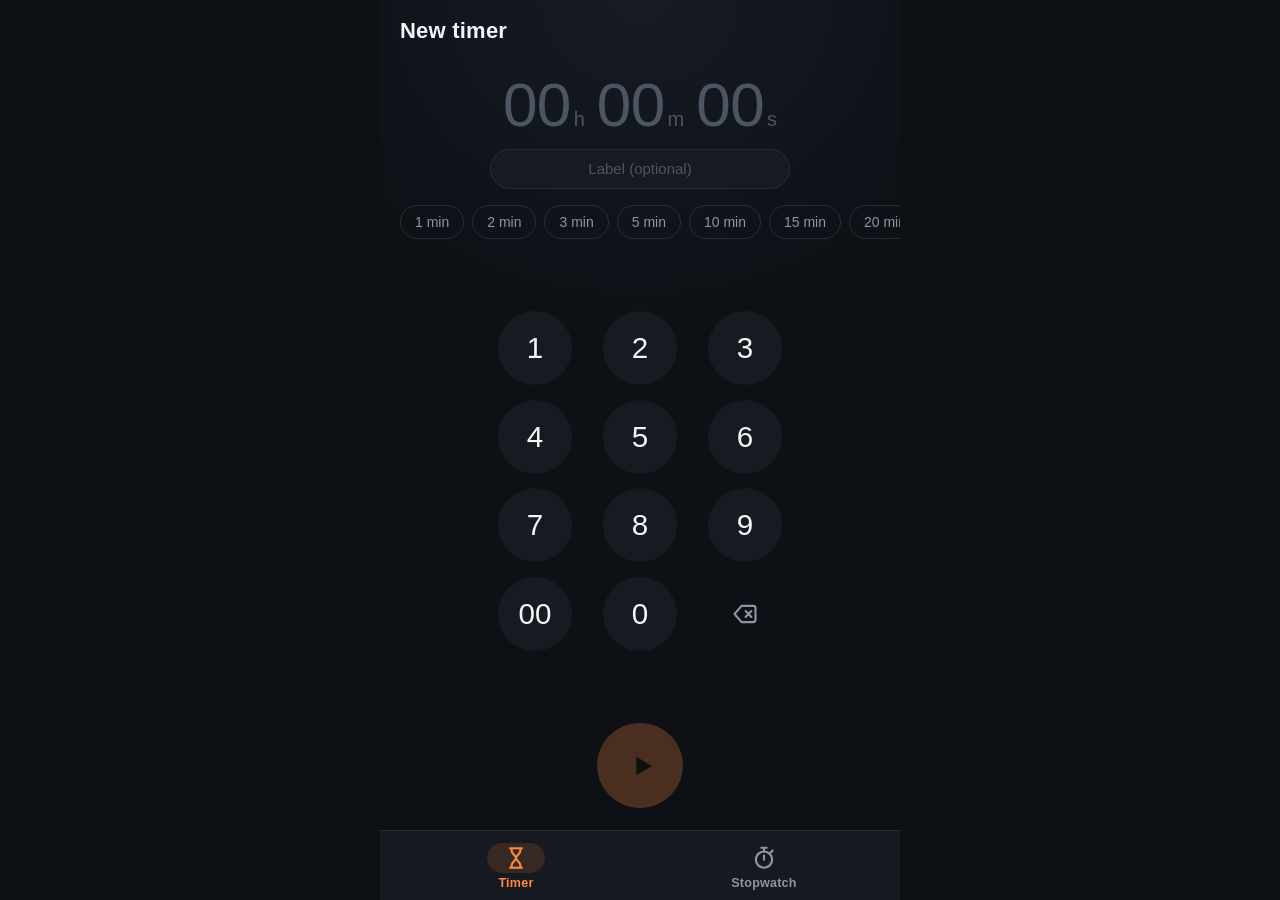
==== timer/index.html @ 8324e36e "Add Timer: portrait timer and stopwatch app with Android APK - Timers: keypad entry (digits fill fro" ====
<!DOCTYPE html>
<html lang="en">
<head>
  <meta charset="utf-8">
  <meta name="viewport" content="width=device-width, initial-scale=1, viewport-fit=cover, user-scalable=no">
  <meta name="theme-color" content="#0d1015">
  <meta name="apple-mobile-web-app-capable" content="yes">
  <meta name="mobile-web-app-capable" content="yes">
  <meta name="apple-mobile-web-app-status-bar-style" content="black-translucent">
  <meta name="apple-mobile-web-app-title" content="Timer">
  <title>Timer</title>
  <link rel="manifest" href="manifest.webmanifest">
  <link rel="icon" href="icon.svg" type="image/svg+xml">
  <link rel="apple-touch-icon" href="icon.svg">
  <link rel="stylesheet" href="css/style.css">
</head>
<body>
<div id="app">
  <main>
    <!-- ======================= TIMER ======================= -->
    <section id="view-timer" class="view active">
      <!-- Running and paused timers -->
      <div id="timerList" class="pane timer-list">
        <header class="bar">
          <h1>Timer</h1>
          <button id="addBtn" class="add-btn" aria-label="Add timer">
            <svg viewBox="0 0 24 24" class="ic"><path d="M12 5v14M5 12h14"/></svg><span>Add</span>
          </button>
        </header>
        <div id="notifyHint" class="hint" hidden>
          <svg viewBox="0 0 24 24" class="ic"><path d="M6 16v-5a6 6 0 0 1 9.6-4.8M18 10.5V16l1.5 2H8M10 20.5a2 2 0 0 0 4 0M4 4l16 16"/></svg>
          <span>Notifications are off, so timers can't ring while the app is closed.</span>
          <button id="notifyAllow" class="pill">Allow</button>
        </div>
        <div id="cards" class="cards"></div>
      </div>

      <!-- New timer: keypad -->
      <div id="newTimer" class="pane new-timer">
        <header class="bar">
          <h1>New timer</h1>
          <button id="kpClose" class="icon-btn" aria-label="Back to timers">
            <svg viewBox="0 0 24 24" class="ic"><path d="M6 6l12 12M18 6L6 18"/></svg>
          </button>
        </header>
        <div class="entry" id="entry" aria-live="polite"></div>
        <input id="labelInput" class="label-input" maxlength="24" placeholder="Label (optional)" autocomplete="off" enterkeyhint="done">
        <div class="presets" id="presets"></div>
        <div class="keys" id="keys">
          <button data-d="1">1</button><button data-d="2">2</button><button data-d="3">3</button>
          <button data-d="4">4</button><button data-d="5">5</button><button data-d="6">6</button>
          <button data-d="7">7</button><button data-d="8">8</button><button data-d="9">9</button>
          <button data-d="00">00</button><button data-d="0">0</button>
          <button data-d="del" class="del" aria-label="Delete digit">
            <svg viewBox="0 0 24 24" class="ic"><path d="M9 5h10a2 2 0 0 1 2 2v10a2 2 0 0 1-2 2H9l-6-7z"/><path d="M12.5 9.5l5 5M17.5 9.5l-5 5"/></svg>
          </button>
        </div>
        <div class="kp-foot">
          <button id="kpStart" class="start-btn" aria-label="Start timer" disabled>
            <svg viewBox="0 0 24 24" class="ic fill"><path d="M8 5.5v13l11-6.5z"/></svg>
          </button>
        </div>
      </div>
    </section>

    <!-- ======================= STOPWATCH ======================= -->
    <section id="view-sw" class="view">
      <header class="bar"><h1>Stopwatch</h1></header>
      <div class="sw-dial">
        <svg viewBox="0 0 220 220" class="ring">
          <circle class="track" cx="110" cy="110" r="100"/>
          <circle id="swArc" class="prog" cx="110" cy="110" r="100"/>
          <circle id="swDot" class="dot" cx="110" cy="10" r="7"/>
        </svg>
        <div class="dial-center">
          <div class="sw-time"><span id="swMain">00:00</span><span id="swFrac" class="frac">.00</span></div>
        </div>
      </div>
      <div class="sw-controls">
        <button id="swLeft" class="round ghost" disabled>Lap</button>
        <button id="swRight" class="round primary">Start</button>
      </div>
      <div class="laps-wrap">
        <ol id="laps" class="laps"></ol>
      </div>
    </section>
  </main>

  <nav class="tabbar" role="tablist">
    <button class="tabbtn active" data-tab="timer" role="tab">
      <svg viewBox="0 0 24 24" class="ic"><path d="M6.5 3h11M6.5 21h11M8 3v2.5c0 2.6 4 4.3 4 6.5s-4 3.9-4 6.5V21M16 3v2.5c0 2.6-4 4.3-4 6.5s4 3.9 4 6.5V21"/></svg>
      <span>Timer</span><i class="badge"></i>
    </button>
    <button class="tabbtn" data-tab="sw" role="tab">
      <svg viewBox="0 0 24 24" class="ic"><circle cx="12" cy="13.5" r="7.5"/><path d="M12 13.5V9.8M9.5 2.5h5M12 2.5V6M18.2 6.8l1.6-1.6"/></svg>
      <span>Stopwatch</span><i class="badge"></i>
    </button>
  </nav>

  <!-- ======================= TIME'S UP ======================= -->
  <div id="alarm" class="alarm" hidden>
    <div class="alarm-body">
      <div class="alarm-bell">
        <svg viewBox="0 0 24 24" class="ic"><path d="M6 16v-5a6 6 0 1 1 12 0v5l1.5 2h-15z"/><path d="M10 20.5a2 2 0 0 0 4 0"/></svg>
      </div>
      <div class="alarm-title">Time's up</div>
      <div id="alarmLabel" class="alarm-label"></div>
      <div id="alarmOver" class="alarm-over">-0:00</div>
      <div id="alarmMore" class="alarm-more"></div>
    </div>
    <div class="alarm-actions">
      <button id="alarmPlus" class="round ghost">+1:00</button>
      <button id="alarmStop" class="stop-btn">Stop</button>
    </div>
  </div>
</div>
<script src="js/time.js"></script>
<script src="js/app.js"></script>
</body>
</html>
---- timer/css/style.css ----
:root {
  --bg: #0d1015;
  --surface: #161a21;
  --surface-2: #1f242d;
  --line: #272d38;
  --text: #f3f5f8;
  --muted: #8d95a3;
  --dim: #4d5563;
  --accent: #ff8a3d;
  --accent-2: #ffb057;
  --accent-ink: #1b0e04;
  --accent-soft: rgba(255, 138, 61, 0.14);
  --red: #ff5f5f;
  --green: #46d385;
  --safe-b: env(safe-area-inset-bottom, 0px);
  --safe-t: env(safe-area-inset-top, 0px);
  --dial: min(76vw, 42vh, 330px);
  --key: clamp(54px, 8.6vh, 74px);
}

* { box-sizing: border-box; -webkit-tap-highlight-color: transparent; }
html, body { margin: 0; height: 100%; background: var(--bg); color: var(--text); overscroll-behavior: none; }
body {
  font-family: Roboto, -apple-system, BlinkMacSystemFont, "Segoe UI", Helvetica, Arial, sans-serif;
  -webkit-user-select: none; user-select: none;
  font-variant-numeric: tabular-nums;
}
button { font: inherit; color: inherit; cursor: pointer; border: 0; background: none; padding: 0; }
button:disabled { cursor: default; }
[hidden] { display: none !important; }

.ic { width: 24px; height: 24px; fill: none; stroke: currentColor; stroke-width: 2; stroke-linecap: round; stroke-linejoin: round; flex: none; }
.ic.fill { fill: currentColor; stroke: none; }

#app {
  position: relative;
  max-width: 520px;
  height: 100vh;
  height: 100dvh;
  margin: 0 auto;
  display: flex;
  flex-direction: column;
  overflow: hidden;
  padding-top: var(--safe-t);
  background: radial-gradient(120% 60% at 50% 0%, #161b24 0%, var(--bg) 60%);
}
main { flex: 1; position: relative; min-height: 0; }
.view { position: absolute; inset: 0; display: none; flex-direction: column; }
.view.active { display: flex; }
.pane { position: absolute; inset: 0; display: flex; flex-direction: column; }

.bar { display: flex; align-items: center; justify-content: space-between; min-height: 56px; padding: 6px 12px 0 20px; flex: none; }
.bar h1 { margin: 0; font-size: 22px; font-weight: 600; letter-spacing: 0.01em; }

.icon-btn {
  width: 44px; height: 44px; border-radius: 50%;
  display: inline-grid; place-items: center; color: var(--muted);
}
.icon-btn:active { background: var(--surface-2); color: var(--text); }
.pill {
  height: 34px; padding: 0 14px; border-radius: 17px;
  background: var(--surface-2); color: var(--text); font-weight: 600; font-size: 14px; white-space: nowrap;
}
.pill:active { background: var(--line); }

/* Round buttons used by timers, the stopwatch and the alarm */
.round {
  width: 64px; height: 64px; border-radius: 50%;
  display: grid; place-items: center; font-size: 16px; font-weight: 600;
  transition: transform .08s ease, background .15s ease, opacity .15s ease;
}
.round:active:not(:disabled) { transform: scale(.94); }
.round:disabled { opacity: .35; }
.round.ghost { background: var(--surface-2); color: var(--text); }
.round.primary { background: var(--accent); color: var(--accent-ink); }
.round.primary.soft { background: var(--accent-soft); color: var(--accent); }
.round.xl { width: 84px; height: 84px; }
.round.xl .ic { width: 34px; height: 34px; }

/* Rings (SVG) */
.ring { width: 100%; height: 100%; transform: rotate(-90deg); overflow: visible; }
.ring circle { fill: none; }
.ring .track { stroke: var(--line); stroke-width: 7; }
.ring .prog { stroke: var(--accent); stroke-width: 9; stroke-linecap: round; transition: stroke .2s ease, stroke-dashoffset .25s linear; }
.sw-dial .ring .prog { transition: none; }
.ring .dot { fill: var(--accent); }

/* ============================ Timer list ============================ */
.cards { flex: 1; min-height: 0; overflow-y: auto; padding: 6px 14px 24px; display: flex; flex-direction: column; gap: 12px; }
.cards::-webkit-scrollbar { display: none; }

.hint {
  margin: 4px 14px 8px; padding: 10px 10px 10px 14px; border-radius: 14px;
  display: flex; align-items: center; gap: 10px;
  background: var(--accent-soft); color: var(--accent-2); font-size: 13.5px; line-height: 1.35;
}
.hint span { flex: 1; }
.hint .pill { background: var(--accent); color: var(--accent-ink); }

.add-btn {
  height: 40px; padding: 0 16px 0 11px; border-radius: 20px; display: inline-flex; align-items: center; gap: 6px;
  background: var(--accent); color: var(--accent-ink); font-weight: 700; font-size: 15px;
}
.add-btn .ic { width: 20px; height: 20px; stroke-width: 2.6; }
.add-btn:active { transform: scale(.96); }

/* One timer: big dial */
.tcard.big { flex: 1; display: flex; flex-direction: column; align-items: center; justify-content: center; gap: 22px; padding-bottom: 8px; }
.tcard.big .tc-head { display: flex; align-items: center; gap: 4px; max-width: 100%; }
.tcard.big .tc-label { font-size: 18px; color: var(--muted); font-weight: 500; overflow: hidden; text-overflow: ellipsis; white-space: nowrap; }
.dial { position: relative; width: var(--dial); height: var(--dial); flex: none; }
.dial-center { position: absolute; inset: 0; display: flex; flex-direction: column; align-items: center; justify-content: center; gap: 6px; }
.tcard.big .tc-time { font-size: calc(var(--dial) * 0.23); font-weight: 300; letter-spacing: -0.02em; line-height: 1; }
.tc-sub { display: inline-flex; align-items: center; gap: 5px; color: var(--muted); font-size: 15px; }
.tc-sub .ic { width: 15px; height: 15px; }
.tc-controls { display: flex; align-items: center; gap: 26px; }

/* Several timers: compact cards */
.tcard.small {
  display: grid; grid-template-columns: 76px 1fr auto; align-items: center; gap: 14px;
  padding: 12px 10px 12px 12px; border-radius: 20px; background: var(--surface); border: 1px solid var(--line);
}
.mini-dial { position: relative; width: 76px; height: 76px; border-radius: 50%; }
.mini-dial .ring .track { stroke-width: 9; }
.mini-dial .ring .prog { stroke-width: 11; }
.mini-dial .mini-icon { position: absolute; inset: 0; display: grid; place-items: center; color: var(--text); }
.mini-dial:active { transform: scale(.95); }
.tc-info { min-width: 0; }
.tcard.small .tc-time { font-size: 34px; font-weight: 300; letter-spacing: -0.01em; line-height: 1.1; }
.tc-meta { display: flex; align-items: center; gap: 6px; color: var(--muted); font-size: 13.5px; margin-top: 2px; white-space: nowrap; overflow: hidden; }
.tc-meta .tc-label { overflow: hidden; text-overflow: ellipsis; color: var(--text); opacity: .85; }
.tc-meta .tc-sub { font-size: 13.5px; }
.tc-meta .tc-sub::before { content: "·"; margin-right: 1px; color: var(--dim); }
.tc-meta .tc-sub .ic { width: 13px; height: 13px; }
.tc-actions { display: flex; flex-direction: column; align-items: flex-end; gap: 6px; }
.tc-actions .row { display: flex; }
.tc-actions .icon-btn { width: 38px; height: 38px; }
.tc-actions .icon-btn .ic { width: 20px; height: 20px; }

/* Timer states */
.tcard.paused .tc-time { color: var(--muted); }
.tcard.paused:not(.idle) .tc-time { animation: blink 1.4s steps(1) infinite; }
.tcard.paused .ring .prog { stroke: var(--dim); }
.tcard.done .tc-time { color: var(--red); }
.tcard.done .ring .track { stroke: var(--red); animation: pulse 1s ease-in-out infinite; }
@keyframes blink { 50% { opacity: .35; } }
@keyframes pulse { 50% { opacity: .35; } }

/* ============================ New timer keypad ============================ */
.new-timer { align-items: center; }
.new-timer .bar { align-self: stretch; }
.entry { display: flex; align-items: baseline; justify-content: center; gap: 12px; margin: 2vh 0 1.4vh; }
.entry .grp { display: flex; align-items: baseline; }
.entry b { font-weight: 300; font-size: clamp(44px, 8vh, 62px); letter-spacing: -0.01em; color: var(--dim); line-height: 1; transition: color .1s; }
.entry b.on { color: var(--text); }
.entry i { font-style: normal; font-size: 20px; color: var(--dim); margin-left: 3px; }
.entry i.on { color: var(--muted); }

.label-input {
  width: min(78%, 300px); height: 40px; border-radius: 20px; border: 1px solid var(--line);
  background: var(--surface); color: var(--text); text-align: center; font: inherit; font-size: 15px; outline: none;
  -webkit-user-select: text; user-select: text;
}
.label-input::placeholder { color: var(--dim); }
.label-input:focus { border-color: var(--accent); }

.presets {
  align-self: stretch; display: flex; gap: 8px; overflow-x: auto; padding: 1.8vh 20px 0.6vh; scrollbar-width: none;
  justify-content: safe center;
}
.presets::-webkit-scrollbar { display: none; }
.presets .pill { flex: none; background: transparent; border: 1px solid var(--line); color: var(--muted); font-weight: 500; }
.presets .pill:active { background: var(--surface-2); color: var(--text); }

.keys {
  display: grid; grid-template-columns: repeat(3, var(--key)); gap: 1.6vh calc(var(--key) * 0.42);
  margin: auto 0; padding: 1vh 0;
}
.keys button {
  width: var(--key); height: var(--key); border-radius: 50%;
  display: grid; place-items: center; font-size: calc(var(--key) * 0.4); font-weight: 400;
  background: var(--surface); color: var(--text);
}
.keys button:active { background: var(--surface-2); transform: scale(.95); }
.keys .del { background: transparent; color: var(--muted); }
.keys .del .ic { width: 28px; height: 28px; stroke-width: 1.8; }
.kp-foot { padding: 0.6vh 0 2.4vh; }
.start-btn {
  width: calc(var(--key) * 1.15); height: calc(var(--key) * 1.15); border-radius: 50%;
  display: grid; place-items: center; background: var(--accent); color: var(--accent-ink);
  box-shadow: 0 8px 26px rgba(255, 138, 61, 0.3);
  transition: opacity .15s ease, transform .08s ease, box-shadow .15s ease;
}
.start-btn .ic { width: 34px; height: 34px; margin-left: 3px; }
.start-btn:disabled { opacity: .25; box-shadow: none; }
.start-btn:active:not(:disabled) { transform: scale(.94); }

/* ============================ Stopwatch ============================ */
#view-sw { align-items: center; }
#view-sw .bar { align-self: stretch; }
.sw-dial { position: relative; width: var(--dial); height: var(--dial); margin-top: 2vh; flex: none; transition: width .3s ease, height .3s ease; }
#view-sw.has-laps .sw-dial { --dial: min(60vw, 31vh, 260px); }
.sw-dial .ring .prog { stroke-width: 6; }
.sw-time { display: flex; align-items: baseline; font-weight: 300; line-height: 1; }
#swMain { font-size: calc(var(--dial) * 0.2); letter-spacing: -0.02em; }
.sw-time .frac { font-size: calc(var(--dial) * 0.1); color: var(--muted); margin-left: 2px; }
.sw-controls { display: flex; gap: min(34vw, 150px); margin: 2.6vh 0 1.6vh; flex: none; }
.sw-controls .round { width: 76px; height: 76px; font-size: 17px; }
.sw-controls .round.stop { background: var(--surface-2); color: var(--accent); }

.laps-wrap { flex: 1; min-height: 0; align-self: stretch; overflow-y: auto; padding: 0 20px 12px; }
.laps-wrap::-webkit-scrollbar { display: none; }
.laps { list-style: none; margin: 0; padding: 0; }
.laps li {
  display: grid; grid-template-columns: 1fr 1fr 1fr; align-items: center; height: 46px;
  border-top: 1px solid var(--line); font-size: 16px;
}
.laps li:last-child { border-bottom: 1px solid var(--line); }
.laps li span:nth-child(1) { color: var(--muted); }
.laps li span:nth-child(2) { text-align: center; }
.laps li span:nth-child(3) { text-align: right; color: var(--muted); }
.laps li.live span:nth-child(2) { color: var(--accent); }
.laps li.fast span:nth-child(2) { color: var(--green); }
.laps li.slow span:nth-child(2) { color: var(--red); }
.laps li .tag { font-size: 11px; font-weight: 600; letter-spacing: .04em; text-transform: uppercase; margin-left: 6px; opacity: .9; }

/* ============================ Tab bar ============================ */
.tabbar {
  flex: none; display: flex; padding: 6px 12px calc(8px + var(--safe-b));
  background: rgba(22, 26, 33, 0.96); border-top: 1px solid var(--line);
}
.tabbtn {
  position: relative; flex: 1; display: flex; flex-direction: column; align-items: center; gap: 3px;
  padding: 6px 0 2px; color: var(--muted); font-size: 12.5px; font-weight: 600; letter-spacing: .02em;
}
.tabbtn .ic { width: 26px; height: 26px; padding: 2px 16px; box-sizing: content-box; border-radius: 15px; transition: background .15s ease; }
.tabbtn.active { color: var(--accent); }
.tabbtn.active .ic { background: var(--accent-soft); }
.tabbtn .badge { position: absolute; top: 5px; left: calc(50% + 14px); width: 8px; height: 8px; border-radius: 50%; background: var(--accent); display: none; }
.tabbtn.busy:not(.active) .badge { display: block; }

/* ============================ Time's up ============================ */
.alarm {
  position: absolute; inset: 0; z-index: 50; display: flex; flex-direction: column; align-items: center;
  padding: calc(var(--safe-t) + 8vh) 24px calc(var(--safe-b) + 6vh);
  background: radial-gradient(90% 55% at 50% 38%, rgba(255, 138, 61, 0.30) 0%, rgba(255, 138, 61, 0.06) 55%, transparent 75%), var(--bg);
  animation: fadein .2s ease;
}
.alarm-body { flex: 1; display: flex; flex-direction: column; align-items: center; justify-content: center; gap: 10px; text-align: center; position: relative; }
.alarm-bell { position: relative; width: 96px; height: 96px; border-radius: 50%; display: grid; place-items: center; background: var(--accent); color: var(--accent-ink); margin-bottom: 14px; box-shadow: 0 0 0 10px rgba(255, 138, 61, 0.15); }
.alarm-bell::before, .alarm-bell::after {
  content: ""; position: absolute; inset: -50px; border-radius: 50%; border: 2px solid rgba(255, 138, 61, 0.4);
  animation: ripple 2.4s ease-out infinite; pointer-events: none;
}
.alarm-bell::after { animation-delay: 1.2s; }
.alarm-bell .ic { width: 46px; height: 46px; stroke-width: 2; animation: ring 1.2s ease-in-out infinite; transform-origin: 50% 15%; }
.alarm-title { font-size: 34px; font-weight: 600; }
.alarm-label { font-size: 19px; color: var(--muted); max-width: 90vw; overflow: hidden; text-overflow: ellipsis; white-space: nowrap; }
.alarm-over { font-size: 64px; font-weight: 300; color: var(--accent-2); margin-top: 10px; letter-spacing: -0.02em; }
.alarm-more { font-size: 14px; color: var(--muted); min-height: 18px; }
.alarm-actions { display: flex; align-items: center; gap: 16px; width: min(100%, 360px); position: relative; }
.alarm-actions .round { width: 68px; height: 68px; flex: none; }
.stop-btn { flex: 1; height: 68px; border-radius: 34px; background: var(--accent); color: var(--accent-ink); font-size: 20px; font-weight: 700; letter-spacing: .02em; box-shadow: 0 10px 30px rgba(255, 138, 61, 0.35); }
.stop-btn:active { transform: scale(.97); }
@keyframes ring { 0%, 50%, 100% { transform: rotate(0); } 10%, 30% { transform: rotate(14deg); } 20%, 40% { transform: rotate(-14deg); } }
@keyframes ripple { from { transform: scale(.45); opacity: 1; } to { transform: scale(1.2); opacity: 0; } }
@keyframes fadein { from { opacity: 0; } }

@media (prefers-reduced-motion: reduce) {
  *, *::before, *::after { animation: none !important; transition: none !important; }
}
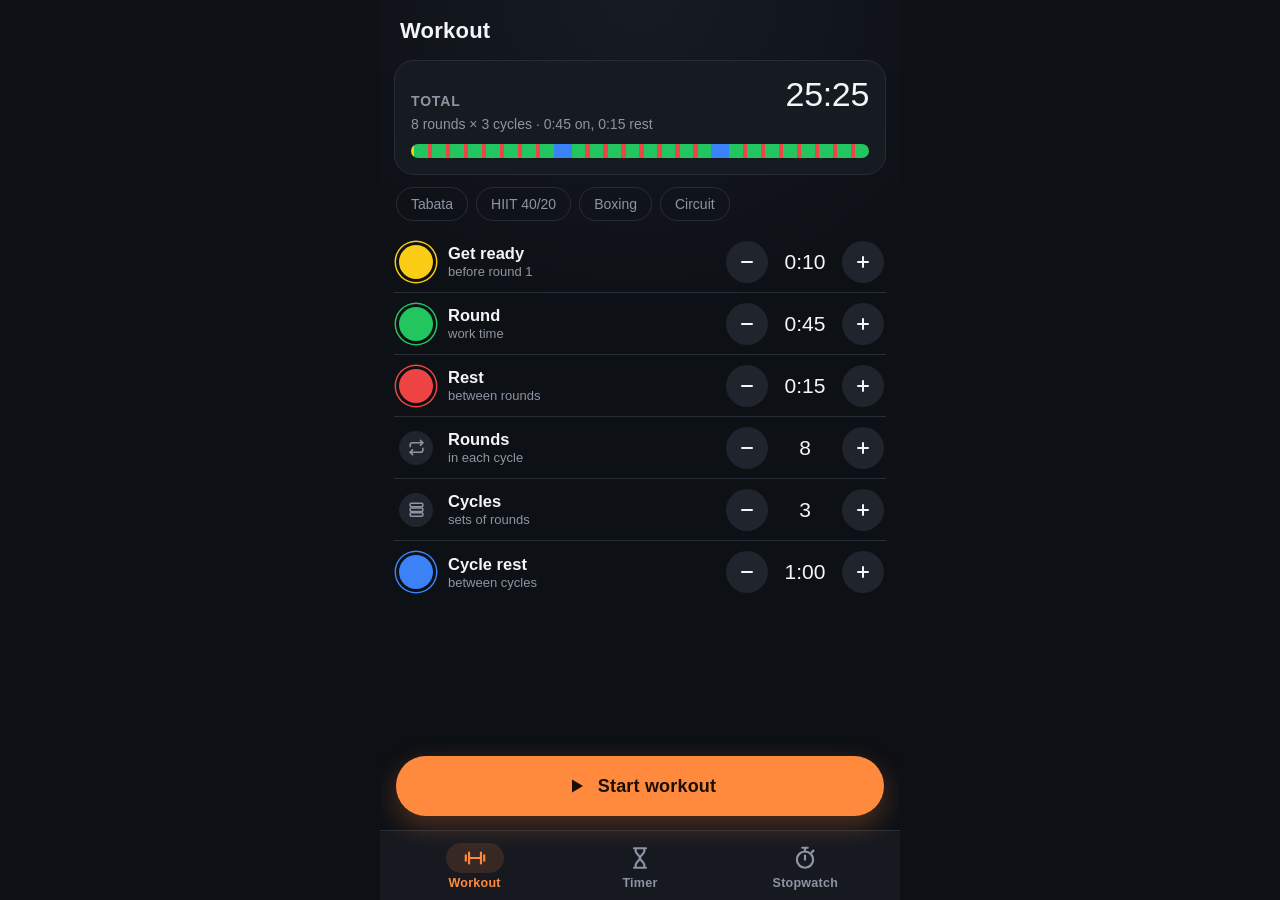
==== commit 85b8fb7d: "Timer: add interval training workouts with rounds, cycles and phase colours - New Workout tab (now t" ====
--- a/timer/index.html
+++ b/timer/index.html
@@ -17,8 +17,27 @@
 <body>
 <div id="app">
   <main>
+    <!-- ======================= WORKOUT (interval training) ======================= -->
+    <section id="view-workout" class="view active">
+      <header class="bar"><h1>Workout</h1></header>
+      <div class="w-scroll">
+        <div class="w-summary">
+          <div class="w-total"><span>Total</span><b id="wTotal">0:00</b></div>
+          <div id="wShape" class="w-shape"></div>
+          <div id="wStrip" class="strip"></div>
+        </div>
+        <div class="presets w-presets" id="wPresets"></div>
+        <div class="w-rows" id="wRows"></div>
+      </div>
+      <div class="w-foot">
+        <button id="wStart" class="w-start">
+          <svg viewBox="0 0 24 24" class="ic fill"><path d="M8 5.5v13l11-6.5z"/></svg><span>Start workout</span>
+        </button>
+      </div>
+    </section>
+
     <!-- ======================= TIMER ======================= -->
-    <section id="view-timer" class="view active">
+    <section id="view-timer" class="view">
       <!-- Running and paused timers -->
       <div id="timerList" class="pane timer-list">
         <header class="bar">
@@ -87,7 +106,11 @@
   </main>
 
   <nav class="tabbar" role="tablist">
-    <button class="tabbtn active" data-tab="timer" role="tab">
+    <button class="tabbtn active" data-tab="workout" role="tab">
+      <svg viewBox="0 0 24 24" class="ic"><path d="M6.5 7v10M3.5 9.5v5M17.5 7v10M20.5 9.5v5M6.5 12h11"/></svg>
+      <span>Workout</span><i class="badge"></i>
+    </button>
+    <button class="tabbtn" data-tab="timer" role="tab">
       <svg viewBox="0 0 24 24" class="ic"><path d="M6.5 3h11M6.5 21h11M8 3v2.5c0 2.6 4 4.3 4 6.5s-4 3.9-4 6.5V21M16 3v2.5c0 2.6-4 4.3-4 6.5s4 3.9 4 6.5V21"/></svg>
       <span>Timer</span><i class="badge"></i>
     </button>
@@ -97,6 +120,75 @@
     </button>
   </nav>
 
+  <!-- ======================= WORKOUT RUNNING ======================= -->
+  <div id="wRun" class="w-run" hidden>
+    <div class="w-top">
+      <button id="wEnd" class="w-icon" aria-label="End workout">
+        <svg viewBox="0 0 24 24" class="ic"><path d="M6 6l12 12M18 6L6 18"/></svg>
+      </button>
+      <div id="wCount" class="w-count"></div>
+      <button id="wMute" class="w-icon" aria-label="Sound on">
+        <svg viewBox="0 0 24 24" class="ic on"><path d="M4 9.5h3.5L12 5.5v13l-4.5-4H4z"/><path d="M15.5 9a4 4 0 0 1 0 6M18 6.5a7.5 7.5 0 0 1 0 11"/></svg>
+        <svg viewBox="0 0 24 24" class="ic off"><path d="M4 9.5h3.5L12 5.5v13l-4.5-4H4z"/><path d="M16 9.5l5 5M21 9.5l-5 5"/></svg>
+      </button>
+    </div>
+    <div id="wPhase" class="w-phase"></div>
+    <div class="w-dial">
+      <svg viewBox="0 0 220 220" class="ring">
+        <circle class="track" cx="110" cy="110" r="100"/>
+        <circle id="wArc" class="prog" cx="110" cy="110" r="100"/>
+      </svg>
+      <div class="dial-center">
+        <div id="wTime" class="w-time">0:00</div>
+        <div id="wPausedTag" class="w-paused">Paused</div>
+      </div>
+    </div>
+    <div id="wNext" class="w-next"></div>
+    <div class="w-controls">
+      <button id="wBack" class="w-btn" aria-label="Back to the start of this phase">
+        <svg viewBox="0 0 24 24" class="ic fill"><rect x="5" y="5.5" width="2.6" height="13" rx="1"/><path d="M19 6v12l-9.5-6z"/></svg>
+      </button>
+      <button id="wToggle" class="w-btn big" aria-label="Pause"></button>
+      <button id="wSkip" class="w-btn" aria-label="Skip to the next phase">
+        <svg viewBox="0 0 24 24" class="ic fill"><rect x="16.4" y="5.5" width="2.6" height="13" rx="1"/><path d="M5 6v12l9.5-6z"/></svg>
+      </button>
+    </div>
+    <div class="w-bottom">
+      <div class="w-left"><span>Total left</span><b id="wLeft">0:00</b></div>
+      <div class="strip-box"><div id="wRunStrip" class="strip"></div><i id="wDoneShade" class="strip-shade"></i><i id="wMarker" class="strip-marker"></i></div>
+    </div>
+
+    <div id="wDone" class="w-done" hidden>
+      <div class="w-done-badge">
+        <svg viewBox="0 0 24 24" class="ic"><path d="M5 12.5l4.5 4.5L19 7.5"/></svg>
+      </div>
+      <div class="w-done-title">Workout complete</div>
+      <div id="wDoneSummary" class="w-done-summary"></div>
+      <div class="w-done-actions">
+        <button id="wAgain" class="pill big ghost">Again</button>
+        <button id="wClose" class="pill big">Done</button>
+      </div>
+    </div>
+
+    <div id="wConfirm" class="sheet-wrap" hidden>
+      <div class="sheet">
+        <div class="sheet-title">End this workout?</div>
+        <div class="sheet-actions">
+          <button id="wConfirmNo" class="pill big ghost">Keep going</button>
+          <button id="wConfirmYes" class="pill big danger">End</button>
+        </div>
+      </div>
+    </div>
+  </div>
+
+  <!-- Colour picker for a workout phase -->
+  <div id="colorSheet" class="sheet-wrap" hidden>
+    <div class="sheet">
+      <div id="colorTitle" class="sheet-title"></div>
+      <div id="swatches" class="swatches"></div>
+    </div>
+  </div>
+
   <!-- ======================= TIME'S UP ======================= -->
   <div id="alarm" class="alarm" hidden>
     <div class="alarm-body">
--- a/timer/css/style.css
+++ b/timer/css/style.css
@@ -224,6 +224,132 @@
 .laps li.slow span:nth-child(2) { color: var(--red); }
 .laps li .tag { font-size: 11px; font-weight: 600; letter-spacing: .04em; text-transform: uppercase; margin-left: 6px; opacity: .9; }
 
+/* ============================ Workout setup ============================ */
+.w-scroll { flex: 1; min-height: 0; overflow-y: auto; padding: 4px 14px 12px; }
+.w-scroll::-webkit-scrollbar { display: none; }
+.w-summary { padding: 14px 16px 16px; border-radius: 20px; background: var(--surface); border: 1px solid var(--line); }
+.w-total { display: flex; align-items: baseline; justify-content: space-between; }
+.w-total span { color: var(--muted); font-size: 14px; font-weight: 600; text-transform: uppercase; letter-spacing: .06em; }
+.w-total b { font-size: 34px; font-weight: 300; letter-spacing: -0.01em; }
+.w-shape { color: var(--muted); font-size: 14px; margin: 2px 0 12px; }
+
+/* The workout drawn as a bar: each phase in its colour, as wide as it is long */
+.strip { display: flex; gap: 2px; height: 14px; border-radius: 7px; overflow: hidden; }
+.strip.dense { gap: 0; }
+.strip i { display: block; min-width: 1px; }
+
+.w-presets { padding: 12px 2px 4px; justify-content: flex-start; }
+.w-presets .pill.on { border-color: var(--accent); color: var(--accent); background: var(--accent-soft); }
+
+.w-rows { display: flex; flex-direction: column; margin-top: 6px; }
+.w-row { display: grid; grid-template-columns: 40px 1fr auto; align-items: center; gap: 12px; min-height: 62px; padding: 4px 2px; border-bottom: 1px solid var(--line); }
+.w-row:last-child { border-bottom: 0; }
+.w-row.off .w-name, .w-row.off output { opacity: .45; }
+.swatch {
+  width: 34px; height: 34px; border-radius: 50%; justify-self: center; background: var(--c);
+  box-shadow: 0 0 0 3px var(--bg), 0 0 0 4.5px var(--c);
+}
+.swatch:active { transform: scale(.92); }
+.w-glyph { width: 34px; height: 34px; border-radius: 50%; justify-self: center; display: grid; place-items: center; background: var(--surface-2); color: var(--muted); }
+.w-glyph .ic { width: 19px; height: 19px; }
+.w-name { min-width: 0; }
+.w-name b { display: block; font-size: 16.5px; font-weight: 600; }
+.w-name small { display: block; font-size: 13px; color: var(--muted); margin-top: 1px; }
+.stepper { display: flex; align-items: center; gap: 4px; }
+.stepper button {
+  width: 42px; height: 42px; border-radius: 50%; display: grid; place-items: center;
+  background: var(--surface-2); color: var(--text); touch-action: manipulation;
+}
+.stepper button .ic { width: 20px; height: 20px; stroke-width: 2.4; }
+.stepper button:active:not(:disabled) { background: var(--line); transform: scale(.94); }
+.stepper button:disabled { opacity: .3; }
+.stepper output { min-width: 66px; text-align: center; font-size: 21px; font-weight: 400; }
+
+.w-foot { flex: none; padding: 10px 16px 14px; }
+.w-start {
+  width: 100%; height: 60px; border-radius: 30px; display: flex; align-items: center; justify-content: center; gap: 10px;
+  background: var(--accent); color: var(--accent-ink); font-size: 18px; font-weight: 700; letter-spacing: .01em;
+  box-shadow: 0 10px 28px rgba(255, 138, 61, 0.28);
+}
+.w-start .ic { width: 24px; height: 24px; }
+.w-start:active { transform: scale(.98); }
+
+@media (max-height: 720px) {
+  .w-summary { padding: 10px 14px 12px; }
+  .w-total b { font-size: 28px; }
+  .w-shape { margin-bottom: 8px; }
+  .w-presets { padding-top: 8px; }
+  .w-row { min-height: 50px; padding: 2px; }
+  .w-name small { font-size: 12px; }
+  .stepper button { width: 36px; height: 36px; }
+  .stepper output { min-width: 58px; font-size: 19px; }
+  .swatch, .w-glyph { width: 30px; height: 30px; }
+  .w-start { height: 52px; }
+  .w-foot { padding: 8px 16px 10px; }
+}
+
+/* ============================ Workout running ============================ */
+/* --c is the colour of the current phase, --ink the text colour that reads best on it */
+.w-run {
+  --c: #22c55e; --ink: #0f1216; --ink-rgb: 15, 18, 22;
+  position: absolute; inset: 0; z-index: 40; display: flex; flex-direction: column; align-items: center;
+  padding: calc(var(--safe-t) + 8px) 18px calc(var(--safe-b) + 14px);
+  background: var(--c); color: var(--ink); transition: background-color .35s ease, color .35s ease;
+}
+.w-top { align-self: stretch; display: flex; align-items: center; justify-content: space-between; gap: 8px; }
+.w-icon { width: 46px; height: 46px; border-radius: 50%; display: grid; place-items: center; background: rgba(var(--ink-rgb), .12); }
+.w-icon:active { background: rgba(var(--ink-rgb), .22); }
+.w-icon .off { display: none; }
+.w-run.muted .w-icon .on { display: none; }
+.w-run.muted .w-icon .off { display: block; }
+.w-count { flex: 1; text-align: center; font-size: 15.5px; font-weight: 600; opacity: .8; }
+.w-phase { margin-top: 3.2vh; font-size: clamp(30px, 5.4vh, 46px); font-weight: 800; letter-spacing: .08em; text-transform: uppercase; text-align: center; line-height: 1.05; }
+.w-dial { --d: min(90vw, 49vh, 430px); position: relative; width: var(--d); height: var(--d); margin-top: 2.4vh; flex: none; }
+.w-dial .ring .track { stroke: rgba(var(--ink-rgb), .16); stroke-width: 8; }
+.w-dial .ring .prog { stroke: var(--ink); stroke-width: 10; }
+.w-time { font-size: calc(var(--d) * 0.31); font-weight: 600; letter-spacing: -0.03em; line-height: 1; }
+.w-paused { font-size: 15px; font-weight: 700; letter-spacing: .14em; text-transform: uppercase; opacity: 0; }
+.w-run.paused .w-paused { opacity: .75; }
+.w-run.paused .w-time { animation: blink 1.4s steps(1) infinite; }
+.w-next { margin-top: 1.6vh; min-height: 22px; font-size: 17px; font-weight: 600; opacity: .8; text-align: center; }
+.w-controls { display: flex; align-items: center; gap: 28px; margin: auto 0 0; padding-top: 1.4vh; }
+.w-btn { width: 64px; height: 64px; border-radius: 50%; display: grid; place-items: center; background: rgba(var(--ink-rgb), .13); }
+.w-btn .ic { width: 26px; height: 26px; }
+.w-btn.big { width: 88px; height: 88px; background: var(--ink); color: var(--c); }
+.w-btn.big .ic { width: 38px; height: 38px; }
+.w-btn:active { transform: scale(.94); }
+.w-bottom { align-self: stretch; margin-top: 2.4vh; }
+.w-left { display: flex; justify-content: space-between; align-items: baseline; font-size: 14px; font-weight: 600; margin-bottom: 8px; }
+.w-left span { opacity: .75; }
+.w-left b { font-size: 18px; }
+.strip-box { position: relative; padding: 3px; border-radius: 10px; background: rgba(var(--ink-rgb), .22); }
+.strip-box .strip { height: 12px; border-radius: 6px; }
+.strip-shade { position: absolute; left: 3px; top: 3px; bottom: 3px; width: 0; border-radius: 6px 0 0 6px; background: rgba(0, 0, 0, .45); }
+.strip-marker { position: absolute; top: -3px; bottom: -3px; width: 4px; margin-left: -2px; border-radius: 2px; background: var(--ink); box-shadow: 0 0 0 2px var(--c); left: 3px; }
+
+.w-done { position: absolute; inset: 0; z-index: 2; display: flex; flex-direction: column; align-items: center; justify-content: center; gap: 12px; padding: 24px; background: var(--bg); color: var(--text); text-align: center; animation: fadein .25s ease; }
+.w-done-badge { width: 104px; height: 104px; border-radius: 50%; display: grid; place-items: center; background: var(--accent); color: var(--accent-ink); box-shadow: 0 0 0 12px var(--accent-soft); margin-bottom: 14px; }
+.w-done-badge .ic { width: 52px; height: 52px; stroke-width: 2.6; }
+.w-done-title { font-size: 30px; font-weight: 700; }
+.w-done-summary { color: var(--muted); font-size: 16px; line-height: 1.5; }
+.w-done-actions { display: flex; gap: 12px; margin-top: 26px; width: min(100%, 340px); }
+.w-done-actions .pill { flex: 1; }
+
+/* Bottom sheets */
+.pill.big { height: 54px; border-radius: 27px; font-size: 17px; padding: 0 20px; background: var(--accent); color: var(--accent-ink); }
+.pill.big.ghost { background: var(--surface-2); color: var(--text); }
+.pill.big.danger { background: var(--red); color: #1d0505; }
+.sheet-wrap { position: absolute; inset: 0; z-index: 45; display: flex; align-items: flex-end; background: rgba(0, 0, 0, .55); animation: fadein .15s ease; }
+.sheet { width: 100%; padding: 22px 18px calc(18px + var(--safe-b)); border-radius: 24px 24px 0 0; background: var(--surface); color: var(--text); animation: rise .2s ease; }
+.sheet-title { font-size: 18px; font-weight: 700; text-align: center; margin-bottom: 18px; }
+.sheet-actions { display: flex; gap: 12px; }
+.sheet-actions .pill { flex: 1; }
+.swatches { display: grid; grid-template-columns: repeat(6, 1fr); gap: 14px 10px; justify-items: center; padding-bottom: 6px; }
+.swatches button { width: 46px; height: 46px; border-radius: 50%; background: var(--c); display: grid; place-items: center; color: var(--ink); }
+.swatches button.on { box-shadow: 0 0 0 3px var(--surface), 0 0 0 5.5px var(--text); }
+.swatches .ic { width: 22px; height: 22px; stroke-width: 3; }
+@keyframes rise { from { transform: translateY(40px); } }
+
 /* ============================ Tab bar ============================ */
 .tabbar {
   flex: none; display: flex; padding: 6px 12px calc(8px + var(--safe-b));
